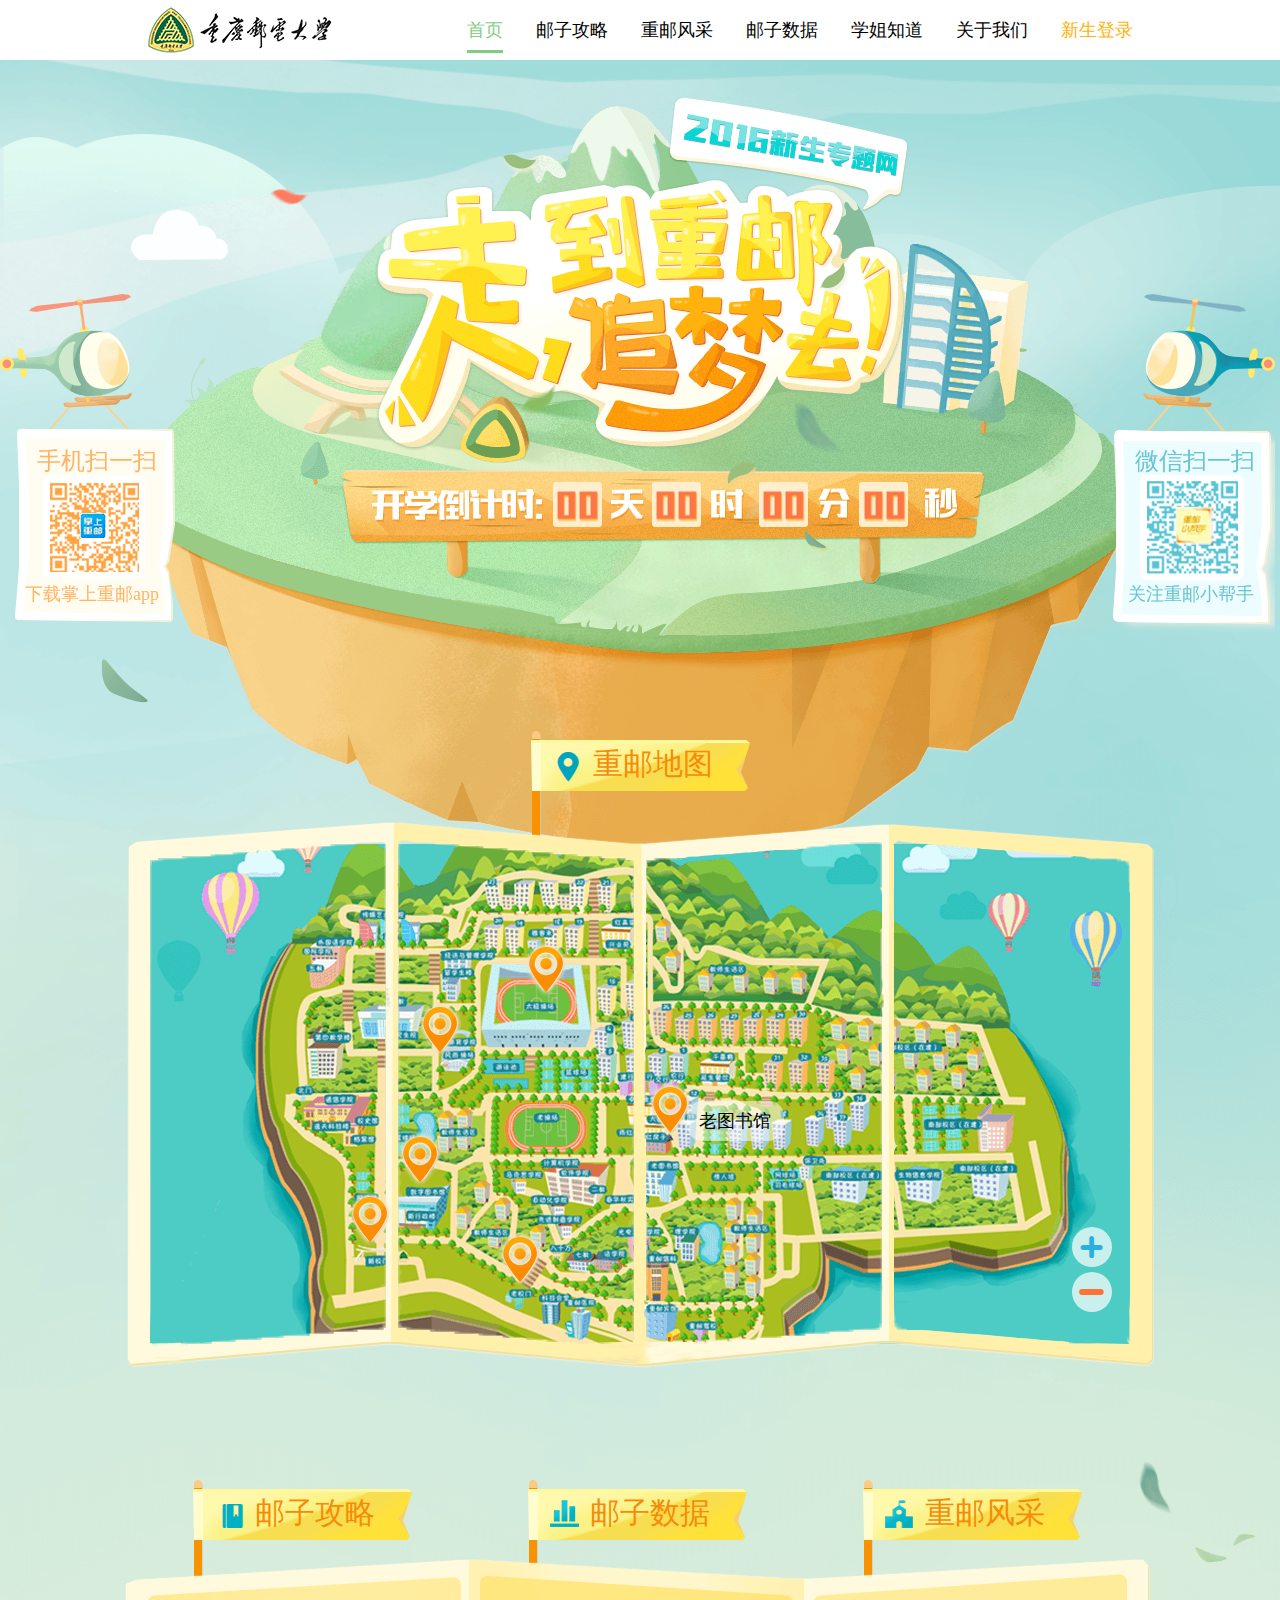
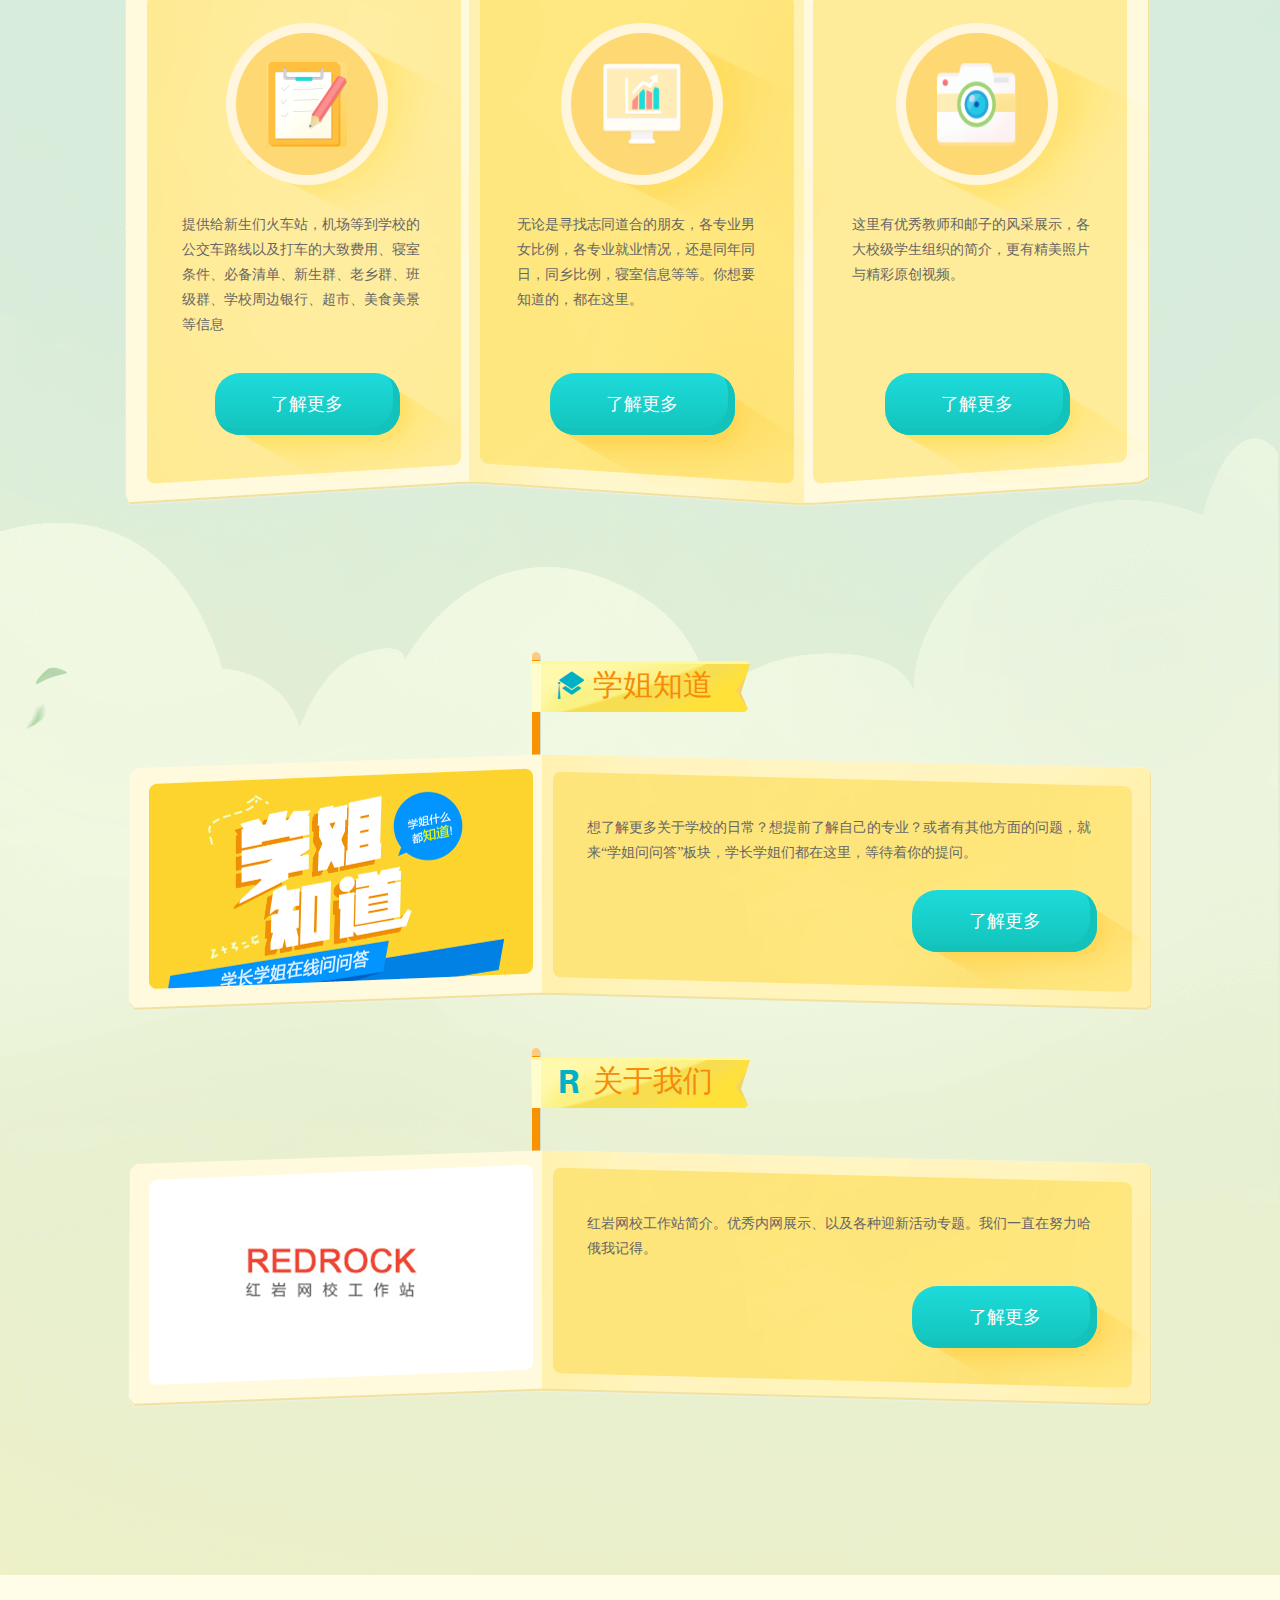
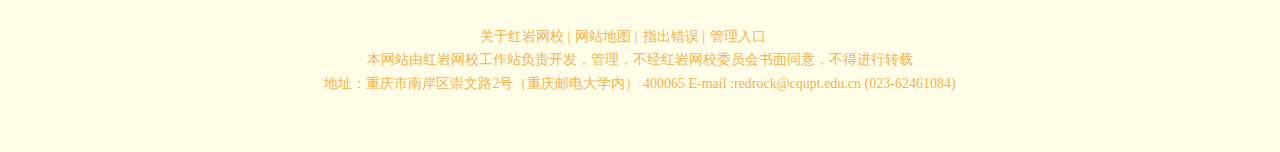
==== html/homePage.html @ b32b60c7 "Merge branch 'master' of https://github.com/muyishuihan/welcomeStudent" ====
<!DOCTYPE html>
<html>
<head>
	<meta charset="UTF-8">
	<title>新生专题网</title>
	<link rel="stylesheet" href="../css/homePage.css">
	<link rel="stylesheet" href="../icon/frist/iconfont.css">
	<link rel="stylesheet" href="../icon/second/iconfont.css">
</head>
<body>
	<div class="background">		<!-- 放大背景图的框 -->
		<img src="../image/background.png" class="bg">		<!-- 大背景图 -->
	</div>

	<div class="nav-bg">		<!-- 导航栏背景 -->
		<div class="nav">		<!-- 导航栏 -->
			<img src="../image/cqupt-img.png" class="cqupt-img"><!-- 重邮校徽 -->
			<img src="../image/cqupt.png" class="cqupt-write"><!-- 重邮文字 -->
			<ul class="nav-bar">					<!-- 跳转到其他界面的导航栏 -->
				<li class="hp">首页</li>
				<li>邮子攻略</li>
				<li>重邮风采</li>
				<li>邮子数据</li>
				<li>学姐知道</li>
				<li>关于我们</li>
				<li class="new-s">新生登录</li>
			</ul>
		</div>
	</div>

	<div class="head">		<!-- 放头版的框 -->
		<img src="../image/head-hill.png" class="head-hill">		<!-- 山的图片 -->
		<img src="../image/head-write.png" class="head-write">		<!-- 走到重邮追梦的图片 -->
		<img src="../image/head-leaf.png" alt="" class="head-leaf">		<!-- 头版中树叶的图片 -->
		<img src="../image/ani.png" alt="" class="ani">	<!-- 移动的树叶 -->
		<ul class="time">
			<li>
				<img src="../image/time.png" alt="" class="day-l">
			</li>
			<li>
				<img src="../image/time.png" alt="" class="day-r">
			</li>
			<li class="hour">
				<img src="../image/time.png" alt="" class="hour-l">
			</li>
			<li>
				<img src="../image/time.png" alt="" class="hour-r">
			</li>
			<li class="min">
				<img src="../image/time.png" alt="" class="min-l">
			</li>
			<li>
				<img src="../image/time.png" alt="" class="min-r">
			</li>
			<li class="sec">
				<img src="../image/time.png" alt="" class="sec-l">
			</li>
			<li>
				<img src="../image/time.png" alt="" class="sec-r">
			</li>
		</ul>
		<img src="../image/leaf.png" class="leaf">		<!-- 大背景中树叶的图片 -->
	</div>

	<div class="fix-l"> 	<!-- 左边的二维码 -->
		<img src="../image/air-l.png" alt="" class="air-l">
		<img src="../image/code-l.png">
		<div class="air-l-write">
			<div class="phone-write">手机扫一扫</div>
			<div class="download">下载掌上重邮app</div>
		</div>
	</div>

	<div class="fix-r">		<!-- 右边的二维码 -->
		<img src="../image/air-r.png" alt="" class="air-r">
		<img src="../image/code-r.png">
		<div class="air-r-write">
			<div class="wx-write">微信扫一扫</div>
			<div class="see">关注重邮小帮手</div>
		</div>
	</div>

	<div class="map"> <!-- 地图 -->
		<div class="title-map">		<!-- 地图的标签 -->
			<img src="../image/title.png">	<!-- 地图标签的图片 -->
			<div class="iconfont-write">	<!-- 放icon和标题文字的框 -->
				<div class="iconfont-pos">&#xe61b;</div>
				<div class="map-write">重邮地图</div>
			</div>
		</div>

		<div class="map-con">		<!-- 放重邮地图的框 -->
			<div class="masking"></div>
			<img src="../image/map-t.png" alt="" class="map-border">
			<div class="map-box-big">
				<img src="../image/big-map.jpg" alt="" class="big-map-cqupt">
				<img src="../image/map.png" alt="" class="map-cqupt">
			</div>
			<div class="big-small">			<!-- 放加减号的框 -->
				<div class="big-c">			<!-- 放加号的框 -->
					<div class="iconfont-big">&#xe622;</div>
				</div>
				<div class="small-c">		<!-- 放减号的框 -->
					<div class="iconfont-small">&#xe6cc;</div>
				</div>
			</div>
			
			<div class="details">		<!-- 点开地点显示详细资料的框 -->
				<div class="close">		<!-- 放关闭的框 -->
					<div class="iconfont-error">&#xe72c;</div>
				</div>

				<div class="datail-c">
					<div class="list" style="left: -465px">
						<img src="../datails/5.jpg" class="datails-p">
						<img src="../datails/oldLib.png" class="datails-p">		<!-- 地点图片 -->
						<img src="../datails/1.jpg" class="datails-p">	
						<img src="../datails/2.jpg" class="datails-p">	
						<img src="../datails/3.jpg" class="datails-p">	
						<img src="../datails/4.jpg" class="datails-p">	
						<img src="../datails/5.jpg" class="datails-p">
						<img src="../datails/oldLib.png" class="datails-p">	
					</div>
					<div class="arrow-l">
						<div class="iconfont-arrowLeft">&#xe6c2;</div>		<!-- 左箭头 -->
					</div>
					<div class="arrow-r">	
						<div class="iconfont-arrowRight">&#xe630;</div>		<!-- 右箭头 -->
					</div>
				</div>

				<div class="datails-name">老图书馆</div>		<!-- 地点的名字 -->
				<div class="datails-write">重庆邮电大学图书馆始建于1950年。现有馆舍20873平方米（含新建的数字图书馆12219平方米）。2002年重庆邮电大学图书馆自动化建设工作被重庆市教委评为优秀馆。</div>		<!-- 地点的文字介绍 -->
			</div>

			<div class="place-name">老图书馆</div>			<!-- 定位地点名称 -->
			<div class="place-position">
				<img src="../image/position.png" alt="" id="old-pos">		<!-- 定位标志 -->
				<img src="../image/position.png" alt="" id="taiJi-pos">		<!-- 定位标志 -->
				<img src="../image/position.png" alt="" id="oldDoor-pos">		<!-- 定位标志 -->
				<img src="../image/position.png" alt="" id="newDoor-pos">		<!-- 定位标志 -->
				<img src="../image/position.png" alt="" id="windRain-pos">		<!-- 定位标志 -->
				<img src="../image/position.png" alt="" id="newLib-pos">		<!-- 定位标志 -->
			</div>
		</div>
	</div>

	<div class="news">
		<img src="../image/news.png" alt="" class="news-p">		<!-- 文案的图 -->
		<div class="news-l"> 
			<div class="book-title">		<!-- 邮子攻略的标题 -->
				<img src="../image/title.png">
				<div class="b-content">
					<div class="iconfont-book">&#xe651;</div>
					<div class="book-t-write">邮子攻略</div>
				</div>
			</div>
			<div class="book-datails">
				<div class="bb-circle">  <!-- 大圆 -->
					<div class="bs-circle">		<!-- 小圆 -->
						<img src="../image/book.png" alt="" class="book-p">		<!-- 书的图 -->
					</div>
				</div>
				<div class="book-write">提供给新生们火车站，机场等到学校的公交车路线以及打车的大致费用、寝室条件、必备清单、新生群、老乡群、班级群、学校周边银行、超市、美食美景等信息</div>
				<div class="know-b">了解更多</div>
			</div>
		</div>
		<div class="news-c">
			<div class="data-title">		<!-- 邮子数据的标题 -->
				<img src="../image/title.png">
				<div class="d-content">
					<img src="../image/data.png" alt="" class="data-t">
					<div class="data-t-write">邮子数据</div>
				</div>
			</div>
			<div class="data-datails">
				<div class="db-circle">  <!-- 大圆 -->
					<div class="ds-circle">		<!-- 小圆 -->
						<img src="../image/computer.png" alt="" class="data-p">		<!-- 电脑的图 -->
					</div>
				</div>
				<div class="data-write">无论是寻找志同道合的朋友，各专业男女比例，各专业就业情况，还是同年同日，同乡比例，寝室信息等等。你想要知道的，都在这里。</div>
				<div class="know-d">了解更多</div>
			</div>
		</div>

		<div class="news-r">
			<div class="house-title">		<!-- 重邮风采的标题 -->
				<img src="../image/title.png">
				<div class="h-content">
					<img src="../image/house.png" alt="" class="house-t">
					<div class="house-t-write">重邮风采</div>
				</div>
			</div>
			<div class="house-datails">
				<div class="hb-circle">  <!-- 大圆 -->
					<div class="hs-circle">		<!-- 小圆 -->
						<img src="../image/camera.png" alt="" class="house-p">		<!-- 电脑的图 -->
					</div>
				</div>
				<div class="house-write">这里有优秀教师和邮子的风采展示，各大校级学生组织的简介，更有精美照片与精彩原创视频。</div>
				<div class="know-h">了解更多</div>
			</div>
		</div>
	</div>

	<div class="student-k">  <!-- 学姐知道 -->
		<div class="stu-t">
			<img src="../image/title.png" class="title-p">
			<div class="s-content">
				<div class="iconfont-know">&#xe8be;</div>
				<div class="stu-write">学姐知道</div>
			</div>
		</div>
		<div class="stu-con">
			<img src="../image/weKnow.png" alt="" class="weKnow">
			<img src="../image/stuKnow.png" alt="" class="stuKnow-p">
			<div class="stu-r">
				<div class="stu-c">想了解更多关于学校的日常？想提前了解自己的专业？或者有其他方面的问题，就来“学姐问问答”板块，学长学姐们都在这里，等待着你的提问。</div>
				<div class="stu-know">了解更多</div>
			</div>
		</div>
	</div>

	<div class="we-k">		<!-- 关于我们 -->
		<div class="we-t">
			<img src="../image/title.png" class="title-p">
			<div class="w-content">
				<div class="iconfont-about">&#xe607;</div>
				<div class="we-write">关于我们</div>
			</div>
		</div>
		<div class="we-con">
			<img src="../image/weKnow.png" alt="" class="weKnow">
			<img src="../image/aboutWe.png" alt="" class="aboutWe-p">
			<div class="we-r">
				<div class="we-c">红岩网校工作站简介。优秀内网展示、以及各种迎新活动专题。我们一直在努力哈俄我记得。</div>
				<div class="we-know">了解更多</div>
			</div>
		</div>
	</div>

	<div class="back">
		<img src="../image/backTop.png" alt="" class="backTop">
		<div class="back-write"></div>
	</div>

	<div class="end">
		<div class="end-con">
			<ul class="aboutSch">
				<li>关于红岩网校 |</li>
				<li>网站地图 |</li>
				<li>指出错误 |</li>
				<li>管理入口</li>
			</ul>
			<div class="exp">本网站由红岩网校工作站负责开发，管理，不经红岩网校委员会书面同意，不得进行转载</div>
			<div class="address">地址：重庆市南岸区崇文路2号（重庆邮电大学内） 400065 E-mail :redrock@cqupt.edu.cn (023-62461084)</div>
		</div>
	</div>
	<script type="text/javascript" src="../js/homePage.js"></script>
</body>
</html>
---- css/homePage.css ----
body {
  margin: 0;
  padding: 0;
  min-width: 1230px;
}
ul {
  margin: 0;
  padding: 0;
}
li {
  list-style: none;
}
a {
  text-decoration: none;
}
.background {
  width: 100%;
  height: 3340px;
  position: absolute;
  top: 0;
  left: 0;
  z-index: -2;
  min-width: 1230px;
}
.bg {
  width: 100%;
  height: 3340px;
}
.nav-bg {
  width: 100%;
  height: 60px;
  background-color: #ffffff;
  min-width: 1230px;
  position: fixed;
  top: 0px;
  z-index: 30;
}
.nav {
  width: 985px;
  height: 60px;
  margin: 0 auto;
}
.cqupt-img {
  float: left;
  width: 46px;
  height: 46px;
  margin-top: 7px;
}
.cqupt-write {
  float: left;
  width: 147px;
  height: 40px;
  margin-top: 10px;
}
.nav-bar {
  float: right;
  height: 60px;
  line-height: 60px;
}
.nav-bar li {
  float: left;
  margin-left: 33px;
  font-family: "Microsoft YaHei";
  font-size: 18px;
  font-weight: 500;
  cursor: pointer;
  transition-duration: 0.7s;
}
.nav-bar li:hover {
  transform: rotate(10deg);
}
.hp {
  height: 50px;
  color: #82cb83;
  border-bottom: solid 3px #82cb83;
}
.new-s {
  color: #ffb208;
}
.head {
  width: 1019px;
  height: 789px;
  position: relative;
  margin: 0 auto;
  margin-top: 60px;
}
.head-hill {
  margin-top: 46px;
}
.head-write {
  position: absolute;
  top: 37px;
  left: 50%;
  margin-left: -266px;
}
.head-leaf {
  position: absolute;
  top: 94px;
  left: 50%;
  margin-left: -370px;
}
.ani {
  position: absolute;
  top: 150px;
  left: 0px;
  animation: ani_leaf 5s infinite;
  animation-direction: alternate;
  animation-timing-function: linear;
}
@keyframes ani_leaf {
  0% {
    top: 150px;
    left: -100px;
  }
}
.time {
  position: absolute;
  top: 431px;
  left: 50%;
  margin-left: -84px;
}
.time li {
  float: left;
  width: 22px;
  height: 36px;
  overflow: hidden;
  position: relative;
}
.time li img {
  width: 22px;
  height: 360px;
  position: absolute;
  top: 0;
  transition: top 0.5s;
  transition-timing-function: linear;
}
.hour {
  margin-left: 55px;
}
.min {
  margin-left: 63px;
}
.sec {
  margin-left: 57px;
}
.leaf {
  width: 1230px;
  position: absolute;
  top: 341px;
  left: 50%;
  margin-left: -615px;
  z-index: 1;
}
.fix-l {
  width: 162px;
  height: 332px;
  position: fixed;
  top: 50%;
  left: 15px;
  margin-top: -166px;
  z-index: 4;
  animation: airL 2s infinite;
  animation-iteration-count: 1;
  opacity: 1;
  transition: opacity 1s;
}
@keyframes airL {
  from {
    left: -200px;
  }
}
.airL-dis {
  animation: air_d 2s infinite;
  animation-iteration-count: 1;
  opacity: 0;
}
@keyframes air_d {
  from {
    opacity: 1;
  }
}
.air-l {
  position: relative;
  left: -15px;
  top: 10px;
}
.air-l-write {
  width: 143px;
  height: 171px;
  position: absolute;
  bottom: 0;
  left: 10px;
  color: #ffb464;
  font-family: "Microsoft YaHei";
}
.phone-write {
  font-size: 24px;
  text-align: center;
}
.download {
  position: absolute;
  bottom: 10px;
  font-size: 18px;
}
.fix-r {
  width: 162px;
  height: 332px;
  position: fixed;
  top: 50%;
  right: 5px;
  margin-top: -166px;
  z-index: 4;
  animation: airR 2s infinite;
  animation-iteration-count: 1;
  opacity: 1;
  transition: opacity 1s;
}
@keyframes airR {
  from {
    right: -200px;
  }
}
.airR-dis {
  animation: air_d 2s infinite;
  animation-iteration-count: 1;
  opacity: 0;
}
.air-r {
  position: relative;
  right: -30px;
  top: 10px;
}
.air-r-write {
  width: 143px;
  height: 171px;
  position: absolute;
  bottom: 0;
  left: 10px;
  font-family: "Microsoft YaHei";
  color: #66c5d3;
}
.wx-write {
  font-size: 24px;
  text-align: center;
}
.see {
  position: absolute;
  bottom: 10px;
  font-size: 18px;
  left: 5px;
}
.map {
  width: 1031px;
  height: 631px;
  margin: 0 auto;
  position: relative;
  top: -138px;
}
.title-map {
  width: 219px;
  height: 110px;
  position: relative;
  margin: 0 auto;
  top: 20px;
}
.iconfont-write {
  width: 160px;
  height: 52px;
  line-height: 52px;
  position: absolute;
  top: 7px;
  left: 22px;
}
.map-write {
  font-size: 30px;
  color: #f78b08;
  font-family: "Microsoft YaHei";
  float: right;
}
.map-con {
  width: 1027px;
  height: 547px;
  position: relative;
  margin: 0 auto;
}
.masking {
  width: 980px;
  height: 500px;
  position: absolute;
  top: 50%;
  margin-top: -251px;
  left: 50%;
  margin-left: -490px;
  z-index: 3;
  cursor: default;
  -moz-user-select: none;
  -webkit-user-select: none;
  -ms-user-select: none;
  -khtml-user-select: none;
  user-select: none;
}
.masking:active {
  cursor: default;
  -moz-user-select: none;
  -webkit-user-select: none;
  -ms-user-select: none;
  -khtml-user-select: none;
  user-select: none;
}
.map-border {
  position: absolute;
  z-index: 1;
}
.map-box-big {
  width: 980px;
  height: 500px;
  overflow: hidden;
  position: absolute;
  top: 50%;
  margin-top: -251px;
  left: 50%;
  margin-left: -490px;
  z-index: -1;
}
.map-cqupt {
  position: absolute;
  top: -65px;
  left: -15px;
  opacity: 1;
  transition: opacity 2s;
}
.big-map-cqupt {
  position: absolute;
  top: 0px;
  opacity: 0;
  transition: opacity 2s;
  max-width: 3518px;
  max-height: 2351px;
}
.big-small {
  width: 40px;
  height: 85px;
  position: absolute;
  right: 42px;
  bottom: 56px;
  z-index: 4;
}
.big-c {
  width: 40px;
  height: 40px;
  line-height: 36px;
  text-align: center;
  border-radius: 20px;
  background-color: rgba(255, 255, 255, 0.7);
  cursor: pointer;
}
.small-c {
  width: 40px;
  height: 40px;
  line-height: 36px;
  text-align: center;
  border-radius: 20px;
  background-color: rgba(255, 255, 255, 0.7);
  cursor: pointer;
  margin-top: 5px;
}
.details {
  width: 520px;
  height: 360px;
  position: absolute;
  top: 89px;
  left: 50%;
  margin-left: -260px;
  z-index: 5;
  background-color: #fffef1;
  border-radius: 10px;
  font-family: "Microsoft YaHei";
  display: none;
}
.close {
  width: 45px;
  height: 45px;
  line-height: 45px;
  text-align: center;
  border-radius: 22px;
  background-color: #ffec96;
  cursor: pointer;
  position: absolute;
  right: -20px;
  top: -20px;
  z-index: 5;
}
.datail-c {
  width: 465px;
  height: 190px;
  margin: 0 auto;
  margin-top: 26px;
  position: relative;
  overflow: hidden;
}
.list {
  width: 3720px;
  height: 190px;
  position: absolute;
}
.datails-p {
  float: left;
  width: 465px;
  height: 190px;
}
.arrow-l {
  width: 50px;
  height: 60px;
  background-color: rgba(0, 0, 0, 0.5);
  line-height: 60px;
  text-align: center;
  position: absolute;
  top: 50%;
  margin-top: -30px;
  left: 0;
  cursor: pointer;
}
.arrow-r {
  width: 50px;
  height: 60px;
  background-color: rgba(0, 0, 0, 0.5);
  line-height: 60px;
  text-align: center;
  position: absolute;
  top: 50%;
  margin-top: -30px;
  right: 0;
  cursor: pointer;
}
.datails-name {
  font-size: 18px;
  height: 45px;
  line-height: 45px;
  width: 465px;
  margin: 0 auto;
  text-align: center;
  margin-top: 6px;
  cursor: pointer;
}
.datails-write {
  font-size: 12px;
  height: 71px;
  line-height: 20px;
  width: 465px;
  margin: 0 auto;
  color: #666666;
}
.place-name {
  width: 97px;
  height: 40px;
  border-radius: 15px;
  background-color: rgba(255, 255, 255, 0.5);
  line-height: 40px;
  text-align: center;
  font-size: 18px;
  font-family: "Microsoft YaHei";
  position: absolute;
  top: 280px;
  left: 560px;
  cursor: default;
  z-index: 4;
  transition: top 1s, left 1s;
  -moz-user-select: none;
  -webkit-user-select: none;
  -ms-user-select: none;
  -khtml-user-select: none;
  user-select: none;
}
.place-position img {
  z-index: 4;
}
#old-pos {
  position: absolute;
  top: 260px;
  left: 520px;
  cursor: pointer;
}
#taiJi-pos {
  position: absolute;
  top: 120px;
  left: 396px;
  cursor: pointer;
}
#oldDoor-pos {
  position: absolute;
  top: 410px;
  left: 370px;
  cursor: pointer;
}
#newDoor-pos {
  position: absolute;
  top: 370px;
  left: 220px;
  cursor: pointer;
}
#windRain-pos {
  position: absolute;
  top: 180px;
  left: 290px;
  cursor: pointer;
}
#newLib-pos {
  position: absolute;
  top: 310px;
  left: 270px;
  cursor: pointer;
}
.news {
  width: 1031px;
  height: 627px;
  margin: 0 auto;
  position: relative;
}
.news-p {
  position: absolute;
  bottom: 0;
  z-index: 1;
}
.news-l {
  width: 335px;
  height: 627px;
  float: left;
  position: relative;
  margin-left: 10px;
}
.book-title {
  width: 219px;
  height: 110px;
  position: relative;
  margin: 0 auto;
}
.b-content {
  width: 160px;
  height: 52px;
  line-height: 52px;
  position: absolute;
  top: 7px;
  left: 22px;
}
.book-t-write {
  font-size: 30px;
  color: #f78b08;
  font-family: "Microsoft YaHei";
  float: right;
}
.book-datails {
  width: 250px;
  height: 435px;
  position: absolute;
  z-index: 2;
  left: 50%;
  margin-left: -120px;
}
.bb-circle {
  width: 162px;
  height: 162px;
  margin: 0 auto;
  border-radius: 81px;
  background-color: #fff6dd;
  position: relative;
  top: 33px;
}
.bs-circle {
  width: 142px;
  height: 142px;
  border-radius: 71px;
  background-color: #fdd873;
  position: absolute;
  left: 50%;
  top: 50%;
  margin-left: -71px;
  margin-top: -71px;
}
.book-p {
  width: 80px;
  height: 85px;
  display: block;
  margin: 0 auto;
  position: absolute;
  left: 50%;
  top: 50%;
  margin-left: -40px;
  margin-top: -42px;
}
.book-datails:hover .book-p,
.house-datails:hover .house-p,
.data-datails:hover .data-p {
  animation: swing 0.5s infinite;
  animation-iteration-count: 1;
}
@keyframes swing {
  25% {
    transform: rotate(10deg);
  }
  50% {
    transform: rotate(-10deg);
  }
  70% {
    transform: rotate(10deg);
  }
}
.book-write {
  width: 250px;
  height: 126px;
  margin: 0 auto;
  margin-top: 60px;
  font-family: "Microsoft YaHei";
  font-size: 14px;
  line-height: 25px;
  color: #666666;
}
.know-b {
  width: 185px;
  height: 62px;
  margin: 0 auto;
  margin-top: 35px;
  color: #fff;
  line-height: 62px;
  text-align: center;
  font-size: 18px;
  font-family: "Microsoft YaHei";
  border-radius: 25px;
  cursor: pointer;
  background: linear-gradient(#1ddbda, #13c3bb);
  box-shadow: -7px -7px #13c3bb inset;
  -moz-user-select: none;
  -webkit-user-select: none;
  -ms-user-select: none;
  -khtml-user-select: none;
  user-select: none;
}
.know-b:hover,
.know-d:hover,
.know-h:hover {
  background: linear-gradient(#13c3bb, #1ddbda);
  animation: updown 0.4s ;
  animation-count: 1;
}
@keyframes updown {
  33% {
    margin-top: 30px;
  }
  66% {
    margin-top: 40px;
  }
}
.know-b:active,
.know-d:active,
.know-h:active {
  background: linear-gradient(#1ddbda, #13c3bb);
}
.news-c {
  width: 335px;
  height: 627px;
  float: left;
  position: relative;
  margin-left: 10px;
  margin-left: 0;
}
.data-title {
  width: 219px;
  height: 110px;
  position: relative;
  margin: 0 auto;
}
.d-content {
  width: 160px;
  height: 52px;
  line-height: 52px;
  position: absolute;
  top: 7px;
  left: 22px;
}
.data-t {
  float: left;
  margin-top: 13px;
}
.data-t-write {
  font-size: 30px;
  color: #f78b08;
  font-family: "Microsoft YaHei";
  float: right;
}
.data-datails {
  width: 250px;
  height: 435px;
  position: absolute;
  z-index: 2;
  left: 50%;
  margin-left: -120px;
}
.db-circle {
  width: 162px;
  height: 162px;
  margin: 0 auto;
  border-radius: 81px;
  background-color: #fff6dd;
  position: relative;
  top: 33px;
}
.ds-circle {
  width: 142px;
  height: 142px;
  border-radius: 71px;
  background-color: #fdd873;
  position: absolute;
  left: 50%;
  top: 50%;
  margin-left: -71px;
  margin-top: -71px;
}
.data-p {
  width: 80px;
  height: 85px;
  display: block;
  margin: 0 auto;
  position: absolute;
  left: 50%;
  top: 50%;
  margin-left: -40px;
  margin-top: -42px;
}
.data-write {
  width: 250px;
  height: 126px;
  margin: 0 auto;
  margin-top: 60px;
  font-family: "Microsoft YaHei";
  font-size: 14px;
  line-height: 25px;
  color: #666666;
}
.know-d {
  width: 185px;
  height: 62px;
  margin: 0 auto;
  margin-top: 35px;
  color: #fff;
  line-height: 62px;
  text-align: center;
  font-size: 18px;
  font-family: "Microsoft YaHei";
  border-radius: 25px;
  cursor: pointer;
  background: linear-gradient(#1ddbda, #13c3bb);
  box-shadow: -7px -7px #13c3bb inset;
  -moz-user-select: none;
  -webkit-user-select: none;
  -ms-user-select: none;
  -khtml-user-select: none;
  user-select: none;
}
.news-r {
  width: 335px;
  height: 627px;
  float: left;
  position: relative;
  margin-left: 10px;
  margin-left: 0;
}
.house-title {
  width: 219px;
  height: 110px;
  position: relative;
  margin: 0 auto;
}
.h-content {
  width: 160px;
  height: 52px;
  line-height: 52px;
  position: absolute;
  top: 7px;
  left: 22px;
}
.house-t {
  float: left;
  margin-top: 13px;
}
.house-t-write {
  font-size: 30px;
  color: #f78b08;
  font-family: "Microsoft YaHei";
  float: right;
}
.house-datails {
  width: 250px;
  height: 435px;
  position: absolute;
  z-index: 2;
  left: 50%;
  margin-left: -120px;
}
.hb-circle {
  width: 162px;
  height: 162px;
  margin: 0 auto;
  border-radius: 81px;
  background-color: #fff6dd;
  position: relative;
  top: 33px;
}
.hs-circle {
  width: 142px;
  height: 142px;
  border-radius: 71px;
  background-color: #fdd873;
  position: absolute;
  left: 50%;
  top: 50%;
  margin-left: -71px;
  margin-top: -71px;
}
.house-p {
  width: 80px;
  height: 85px;
  display: block;
  margin: 0 auto;
  position: absolute;
  left: 50%;
  top: 50%;
  margin-left: -40px;
  margin-top: -42px;
}
.house-write {
  width: 250px;
  height: 126px;
  margin: 0 auto;
  margin-top: 60px;
  font-family: "Microsoft YaHei";
  font-size: 14px;
  line-height: 25px;
  color: #666666;
}
.know-h {
  width: 185px;
  height: 62px;
  margin: 0 auto;
  margin-top: 35px;
  color: #fff;
  line-height: 62px;
  text-align: center;
  font-size: 18px;
  font-family: "Microsoft YaHei";
  border-radius: 25px;
  cursor: pointer;
  background: linear-gradient(#1ddbda, #13c3bb);
  box-shadow: -7px -7px #13c3bb inset;
  -moz-user-select: none;
  -webkit-user-select: none;
  -ms-user-select: none;
  -khtml-user-select: none;
  user-select: none;
}
.student-k {
  width: 1024px;
  height: 365px;
  margin: 0 auto;
  margin-top: 135px;
}
.stu-t {
  width: 219px;
  height: 110px;
  position: relative;
  margin: 0 auto;
  top: 10px;
}
.title-p {
  position: absolute;
  z-index: -2;
}
.s-content {
  width: 160px;
  height: 52px;
  line-height: 52px;
  position: absolute;
  top: 7px;
  left: 22px;
}
.stu-write {
  font-size: 30px;
  color: #f78b08;
  font-family: "Microsoft YaHei";
  float: right;
}
.stu-con {
  width: 1024px;
  height: 260px;
  position: relative;
}
.weKnow {
  position: absolute;
  bottom: 0;
  z-index: -1;
}
.stuKnow-p {
  float: left;
  margin-top: 16px;
  margin-left: 21px;
}
.stu-r {
  float: right;
  width: 510px;
  height: 137px;
  margin-right: 55px;
  margin-top: 63px;
}
.stu-c {
  width: 510px;
  height: 58px;
  line-height: 25px;
  font-family: "Microsoft YaHei";
  font-size: 14px;
  color: #666666;
}
.stu-know {
  width: 185px;
  height: 62px;
  color: #fff;
  line-height: 62px;
  text-align: center;
  font-size: 18px;
  font-family: "Microsoft YaHei";
  border-radius: 25px;
  float: right;
  margin-top: 17px;
  cursor: pointer;
  background: linear-gradient(#1ddbda, #13c3bb);
  box-shadow: -7px -7px #13c3bb inset;
  -moz-user-select: none;
  -webkit-user-select: none;
  -ms-user-select: none;
  -khtml-user-select: none;
  user-select: none;
}
.stu-know:hover,
.we-know:hover {
  background: linear-gradient(#13c3bb, #1ddbda);
  animation: topbottom 0.4s;
}
@keyframes topbottom {
  33% {
    margin-top: 12px;
  }
  66% {
    margin-top: 23px;
  }
}
.stu-know:active,
.we-know:active {
  background: linear-gradient(#1ddbda, #13c3bb);
}
.we-k {
  width: 1024px;
  height: 365px;
  margin: 0 auto;
  margin-top: 135px;
  margin-top: 31px;
}
.we-t {
  width: 219px;
  height: 110px;
  position: relative;
  margin: 0 auto;
  top: 10px;
}
.w-content {
  width: 160px;
  height: 52px;
  line-height: 52px;
  position: absolute;
  top: 7px;
  left: 22px;
}
.we-write {
  font-size: 30px;
  color: #f78b08;
  font-family: "Microsoft YaHei";
  float: right;
}
.we-con {
  width: 1024px;
  height: 260px;
  position: relative;
}
.aboutWe-p {
  float: left;
  margin-top: 16px;
  margin-left: 21px;
}
.we-r {
  float: right;
  width: 510px;
  height: 137px;
  margin-right: 55px;
  margin-top: 63px;
}
.we-c {
  width: 510px;
  height: 58px;
  line-height: 25px;
  font-family: "Microsoft YaHei";
  font-size: 14px;
  color: #666666;
}
.we-know {
  width: 185px;
  height: 62px;
  color: #fff;
  line-height: 62px;
  text-align: center;
  font-size: 18px;
  font-family: "Microsoft YaHei";
  border-radius: 25px;
  float: right;
  margin-top: 17px;
  cursor: pointer;
  background: linear-gradient(#1ddbda, #13c3bb);
  box-shadow: -7px -7px #13c3bb inset;
  -moz-user-select: none;
  -webkit-user-select: none;
  -ms-user-select: none;
  -khtml-user-select: none;
  user-select: none;
}
.back {
  width: 114px;
  height: 112px;
  position: fixed;
  right: 10px;
  bottom: 30px;
  z-index: 10;
  opacity: 0;
  transition: opacity 1s;
  cursor: pointer;
}
.backTop {
  position: absolute;
  z-index: -1;
}
.back-write {
  width: 114px;
  height: 112px;
}
.end {
  clear: both;
  width: 100%;
  height: 177px;
  background-color: #fffde7;
  font-family: "Microsoft YaHei";
  position: relative;
  top: 172px;
}
.end-con {
  width: 730px;
  height: 79px;
  margin: 0 auto;
  padding-top: 50px;
  font-size: 14px;
  color: #efb352;
  line-height: 1.714;
}
.aboutSch {
  width: 330px;
  height: 23px;
  line-height: 23px;
  margin: 0 auto;
}
.aboutSch li {
  float: left;
  height: 20px;
  padding-left: 5px;
  cursor: pointer;
}
.exp {
  text-align: center;
}
.address {
  text-align: center;
}
---- icon/frist/iconfont.css ----
@font-face {font-family: "iconfont";
  src: url('iconfont.eot?t=1470068804'); /* IE9*/
  src: url('iconfont.eot?t=1470068804#iefix') format('embedded-opentype'), /* IE6-IE8 */
  url('iconfont.woff?t=1470068804') format('woff'), /* chrome, firefox */
  url('iconfont.ttf?t=1470068804') format('truetype'), /* chrome, firefox, opera, Safari, Android, iOS 4.2+*/
  url('iconfont.svg?t=1470068804#iconfont') format('svg'); /* iOS 4.1- */
}

.iconfont {
  font-family:"iconfont" !important;
  font-size:16px;
  font-style:normal;
  -webkit-font-smoothing: antialiased;
  -webkit-text-stroke-width: 0.2px;
  -moz-osx-font-smoothing: grayscale;
}
.icon-r:before { content: "\e607"; }
.icon-xueshimaosolid:before { content: "\e8be"; }
.icon-shuqian:before { content: "\e651"; }
.icon-shuqian1:before { content: "\34a6"; }
.icon-zhuzhuangtu:before { content: "\e664"; }
.icon-jiahao:before { content: "\e66b"; }
.icon-jiahao1:before { content: "\e69a"; }
.icon-jiahao2:before { content: "\e622"; }
.icon-jianhao:before { content: "\e613"; }
.icon-jianhao1:before { content: "\e6cc"; }
.icon-dingwei:before { content: "\e61b"; }
.icon-location_fill:before { content: "\e68b"; }

.iconfont-pos {
  font-family:"iconfont" !important;
  font-size:16px;
  font-style:normal;
  -webkit-font-smoothing: antialiased;
  -webkit-text-stroke-width: 0.2px;
  -moz-osx-font-smoothing: grayscale;

  float: left;
  font-size: 30px;
  color: #00a4be;
}
.iconfont-big{
  font-family:"iconfont" !important;
  font-size:16px;
  font-style:normal;
  -webkit-font-smoothing: antialiased;
  -webkit-text-stroke-width: 0.2px;
  -moz-osx-font-smoothing: grayscale;

  font-size: 25px;
  color: #2ab0e0;
}
.iconfont-small{
  font-family:"iconfont" !important;
  font-size:16px;
  font-style:normal;
  -webkit-font-smoothing: antialiased;
  -webkit-text-stroke-width: 0.2px;
  -moz-osx-font-smoothing: grayscale;

  font-size: 25px;
  color: #fd7337;
}
.iconfont-book{
  font-family:"iconfont" !important;
  font-size:16px;
  font-style:normal;
  -webkit-font-smoothing: antialiased;
  -webkit-text-stroke-width: 0.2px;
  -moz-osx-font-smoothing: grayscale;

  float: left;
  font-size: 35px;
  color: #00b1c6
}
.iconfont-know{
  font-family:"iconfont" !important;
  font-size:16px;
  font-style:normal;
  -webkit-font-smoothing: antialiased;
  -webkit-text-stroke-width: 0.2px;
  -moz-osx-font-smoothing: grayscale;

  float: left;
  font-size: 35px;
  color: #00b1c6
}
.iconfont-about{
  font-family:"iconfont" !important;
  font-size:16px;
  font-style:normal;
  -webkit-font-smoothing: antialiased;
  -webkit-text-stroke-width: 0.2px;
  -moz-osx-font-smoothing: grayscale;

  float: left;
  font-size: 35px;
  color: #00b1c6
}
---- icon/second/iconfont.css ----
@font-face {font-family: "iconfont";
  src: url('iconfont.eot?t=1470120929'); /* IE9*/
  src: url('iconfont.eot?t=1470120929#iefix') format('embedded-opentype'), /* IE6-IE8 */
  url('iconfont.woff?t=1470120929') format('woff'), /* chrome, firefox */
  url('iconfont.ttf?t=1470120929') format('truetype'), /* chrome, firefox, opera, Safari, Android, iOS 4.2+*/
  url('iconfont.svg?t=1470120929#iconfont') format('svg'); /* iOS 4.1- */
}

.iconfont {
  font-family:"iconfont" !important;
  font-size:16px;
  font-style:normal;
  -webkit-font-smoothing: antialiased;
  -webkit-text-stroke-width: 0.2px;
  -moz-osx-font-smoothing: grayscale;
}
.icon-cuowu:before { content: "\e72c"; }
.icon-arrow-left:before { content: "\e645"; }
.icon-zuojiantou:before { content: "\e6c2"; }
.icon-youjiantou:before { content: "\e698"; }
.icon-youjiantou1:before { content: "\e630"; }
.icon-cuowu1:before { content: "\e603"; }


.iconfont-error {
  font-family:"iconfont" !important;
  font-size:16px;
  font-style:normal;
  -webkit-font-smoothing: antialiased;
  -webkit-text-stroke-width: 0.2px;
  -moz-osx-font-smoothing: grayscale;

  color: #f88206;
  font-size: 30px;
}
.iconfont-arrowLeft {
  font-family:"iconfont" !important;
  font-size:16px;
  font-style:normal;
  -webkit-font-smoothing: antialiased;
  -webkit-text-stroke-width: 0.2px;
  -moz-osx-font-smoothing: grayscale;

  font-size: 30px;
  color: #fff;
}
.iconfont-arrowRight {
  font-family:"iconfont" !important;
  font-size:16px;
  font-style:normal;
  -webkit-font-smoothing: antialiased;
  -webkit-text-stroke-width: 0.2px;
  -moz-osx-font-smoothing: grayscale;

  font-size: 30px;
  color: #fff;
}
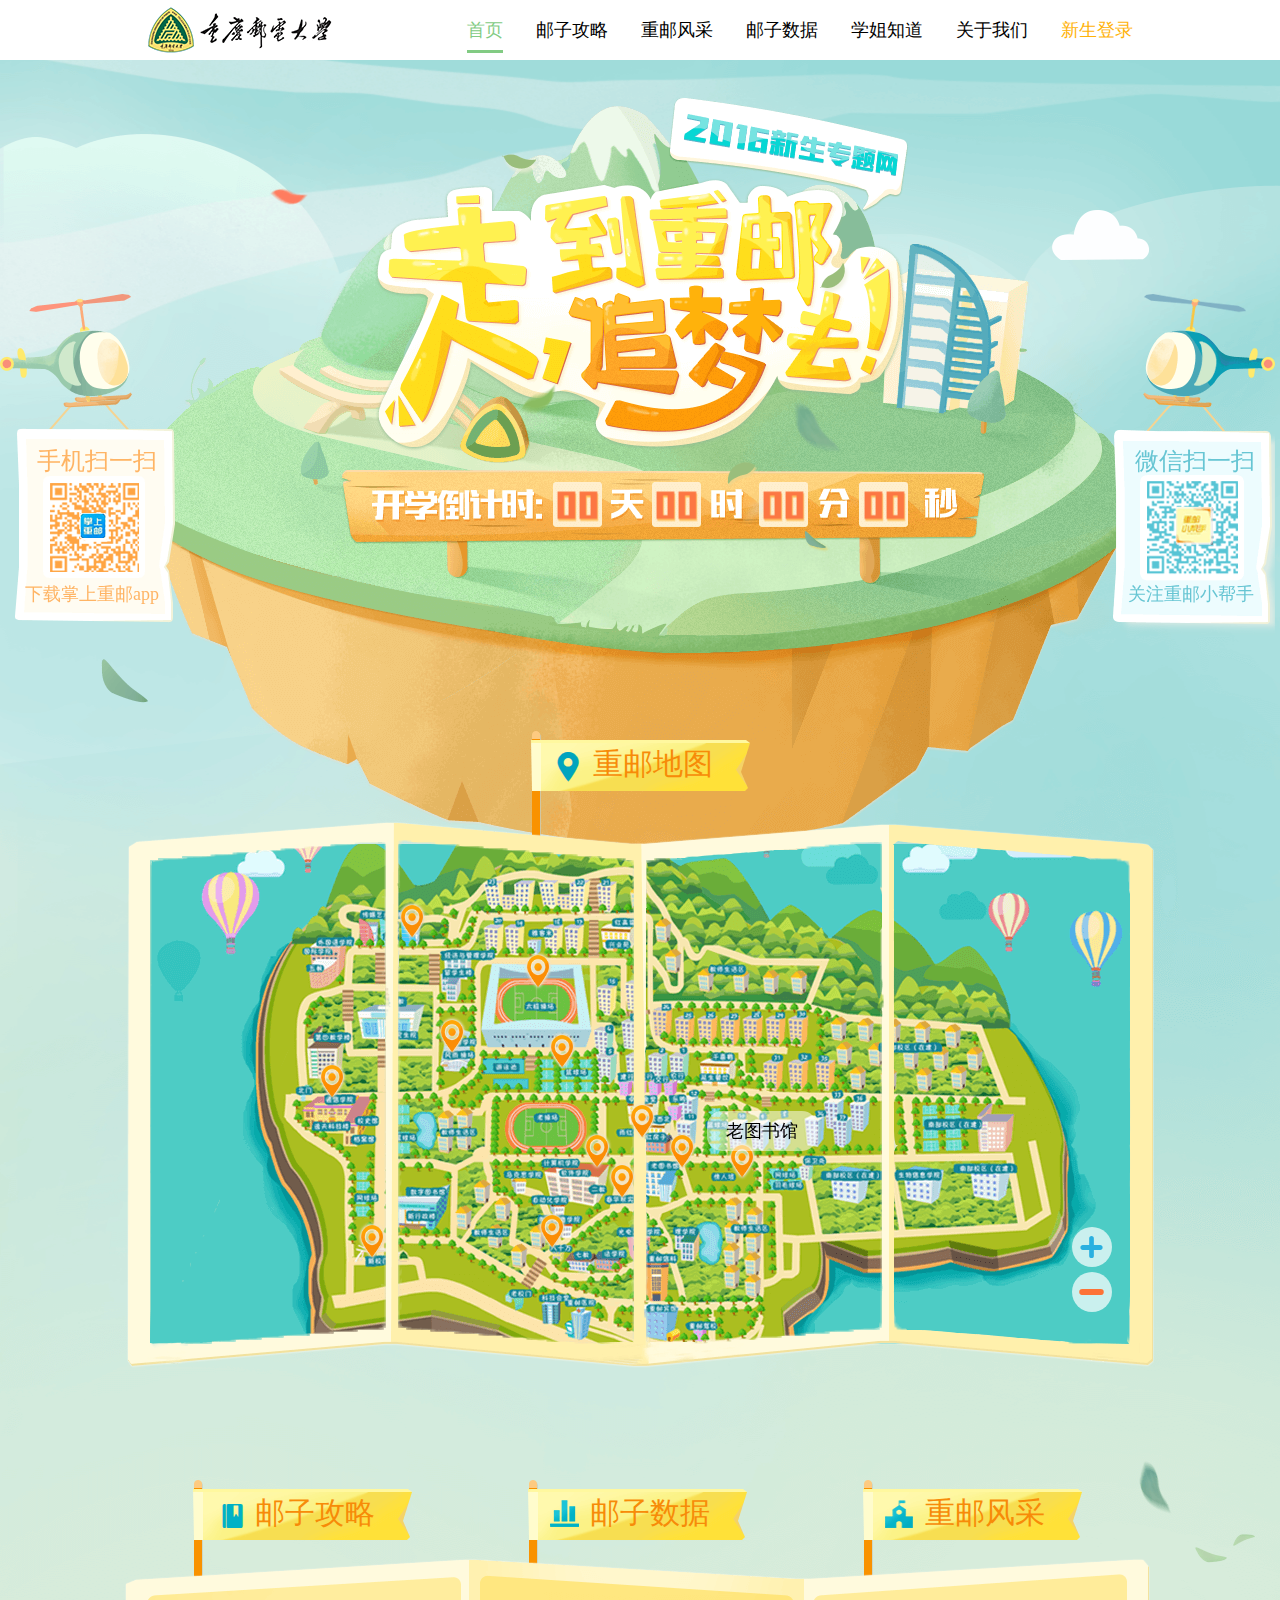
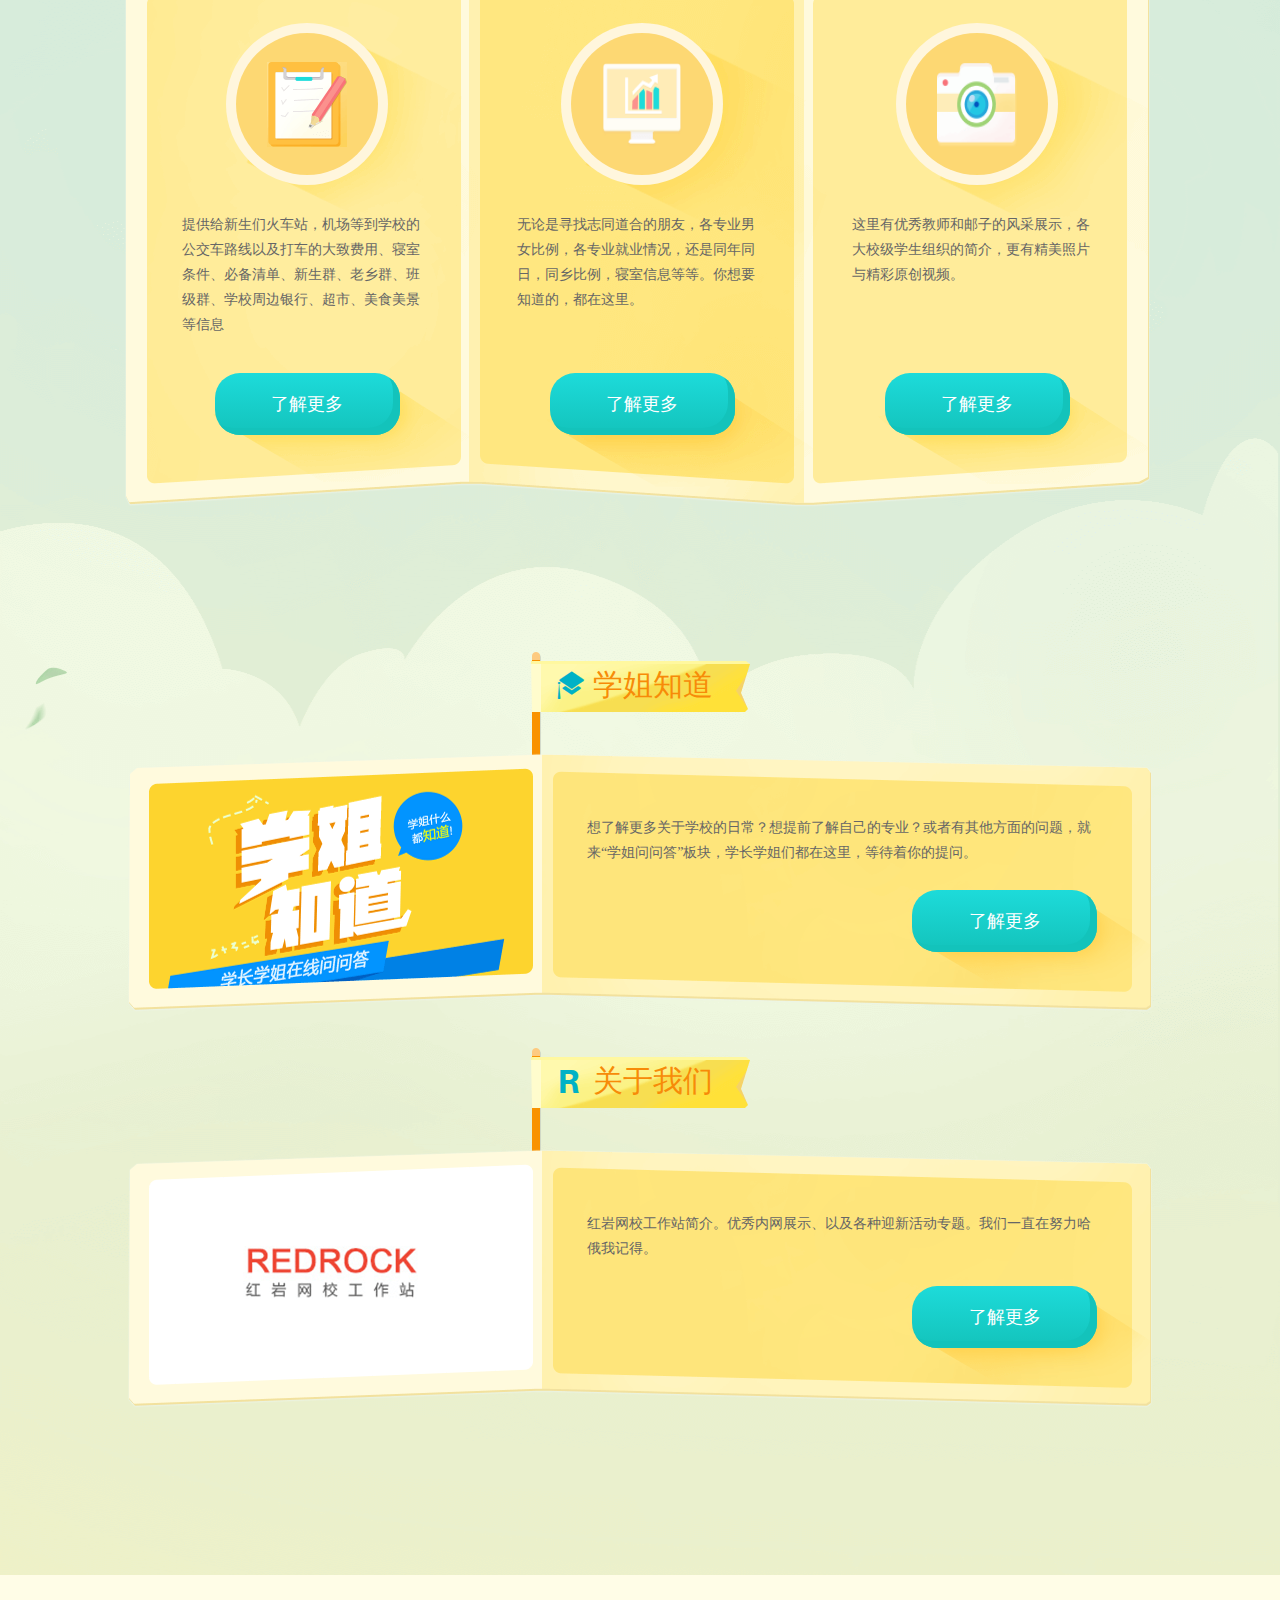
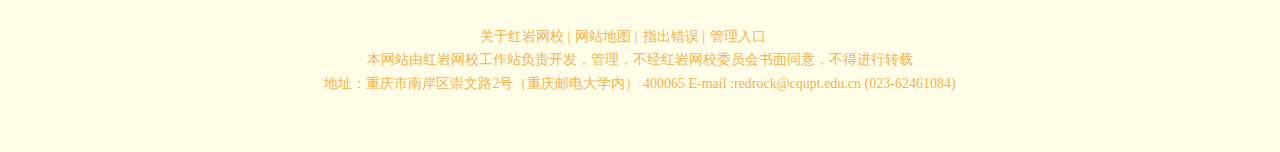
==== commit 74760ada: "way css beautiful" ====
--- a/html/homePage.html
+++ b/html/homePage.html
@@ -112,14 +112,21 @@
 
 				<div class="datail-c">
 					<div class="list" style="left: -465px">
-						<img src="../datails/5.jpg" class="datails-p">
-						<img src="../datails/oldLib.png" class="datails-p">		<!-- 地点图片 -->
-						<img src="../datails/1.jpg" class="datails-p">	
-						<img src="../datails/2.jpg" class="datails-p">	
-						<img src="../datails/3.jpg" class="datails-p">	
-						<img src="../datails/4.jpg" class="datails-p">	
-						<img src="../datails/5.jpg" class="datails-p">
-						<img src="../datails/oldLib.png" class="datails-p">	
+						<img src="../datails/houseBuilding.jpg" class="datails-p">
+						<img src="../datails/oldLib.jpg" class="datails-p">		<!-- 地点图片 -->
+						<img src="../datails/taiJi.jpg" class="datails-p">	
+						<img src="../datails/eightWc.jpg" class="datails-p">	
+						<img src="../datails/newDoor.jpg" class="datails-p">	
+						<img src="../datails/windRain.jpg" class="datails-p">	
+						<img src="../datails/eightBuilding.jpg" class="datails-p">
+						<img src="../datails/spring.jpg" class="datails-p">
+						<img src="../datails/twoBuilding.jpg" class="datails-p">
+						<img src="../datails/redBuilding.jpg" class="datails-p">
+						<img src="../datails/love.jpg" class="datails-p">
+						<img src="../datails/basketball.jpg" class="datails-p">
+						<img src="../datails/shineford.jpg" class="datails-p">
+						<img src="../datails/houseBuilding.jpg" class="datails-p">
+						<img src="../datails/oldLib.jpg" class="datails-p">	
 					</div>
 					<div class="arrow-l">
 						<div class="iconfont-arrowLeft">&#xe6c2;</div>		<!-- 左箭头 -->
@@ -135,12 +142,19 @@
 
 			<div class="place-name">老图书馆</div>			<!-- 定位地点名称 -->
 			<div class="place-position">
-				<img src="../image/position.png" alt="" id="old-pos">		<!-- 定位标志 -->
-				<img src="../image/position.png" alt="" id="taiJi-pos">		<!-- 定位标志 -->
-				<img src="../image/position.png" alt="" id="oldDoor-pos">		<!-- 定位标志 -->
-				<img src="../image/position.png" alt="" id="newDoor-pos">		<!-- 定位标志 -->
-				<img src="../image/position.png" alt="" id="windRain-pos">		<!-- 定位标志 -->
-				<img src="../image/position.png" alt="" id="newLib-pos">		<!-- 定位标志 -->
+				<img src="../image/position.png" alt="1" id="old-pos">		<!-- 定位标志 -->
+				<img src="../image/position.png" alt="2" id="taiJi-pos">		<!-- 定位标志 -->
+				<img src="../image/position.png" alt="3" id="eightyWc-pos">		<!-- 定位标志 -->
+				<img src="../image/position.png" alt="4" id="newDoor-pos">		<!-- 定位标志 -->
+				<img src="../image/position.png" alt="5" id="windRain-pos">		<!-- 定位标志 -->
+				<img src="../image/position.png" alt="6" id="eightBuilding-pos">		<!-- 定位标志 -->
+				<img src="../image/position.png" alt="7" id="spring-pos">		<!-- 定位标志 -->
+				<img src="../image/position.png" alt="8" id="twoBuilding-pos">		<!-- 定位标志 -->
+				<img src="../image/position.png" alt="9" id="redBuilding-pos">		<!-- 定位标志 -->
+				<img src="../image/position.png" alt="10" id="love-pos">		<!-- 定位标志 -->
+				<img src="../image/position.png" alt="11" id="basketball-pos">		<!-- 定位标志 -->
+				<img src="../image/position.png" alt="12" id="shineford-pos">		<!-- 定位标志 -->
+				<img src="../image/position.png" alt="13" id="houseBuilding-pos">		<!-- 定位标志 -->
 			</div>
 		</div>
 	</div>
--- a/css/homePage.css
+++ b/css/homePage.css
@@ -102,7 +102,7 @@
 .ani {
   position: absolute;
   top: 150px;
-  left: 0px;
+  right: 0px;
   animation: ani_leaf 5s infinite;
   animation-direction: alternate;
   animation-timing-function: linear;
@@ -110,7 +110,7 @@
 @keyframes ani_leaf {
   0% {
     top: 150px;
-    left: -100px;
+    right: -100px;
   }
 }
 .time {
@@ -399,7 +399,7 @@
   overflow: hidden;
 }
 .list {
-  width: 3720px;
+  width: 6975px;
   height: 190px;
   position: absolute;
 }
@@ -451,7 +451,7 @@
   color: #666666;
 }
 .place-name {
-  width: 97px;
+  width: 110px;
   height: 40px;
   border-radius: 15px;
   background-color: rgba(255, 255, 255, 0.5);
@@ -460,11 +460,12 @@
   font-size: 18px;
   font-family: "Microsoft YaHei";
   position: absolute;
-  top: 280px;
-  left: 560px;
+  top: 290px;
+  left: 580px;
   cursor: default;
   z-index: 4;
-  transition: top 1s, left 1s;
+  transition: top 0.5s, left 0.5s;
+  transition-timing-function: linear;
   -moz-user-select: none;
   -webkit-user-select: none;
   -ms-user-select: none;
@@ -472,43 +473,75 @@
   user-select: none;
 }
 .place-position img {
-  z-index: 4;
+  z-index: 3;
+  width: 30px;
+  height: 40px;
+  cursor: pointer;
 }
 #old-pos {
   position: absolute;
-  top: 260px;
-  left: 520px;
-  cursor: pointer;
+  top: 310px;
+  left: 540px;
 }
 #taiJi-pos {
   position: absolute;
-  top: 120px;
+  top: 130px;
   left: 396px;
-  cursor: pointer;
-}
-#oldDoor-pos {
-  position: absolute;
-  top: 410px;
-  left: 370px;
-  cursor: pointer;
+}
+#eightyWc-pos {
+  position: absolute;
+  top: 390px;
+  left: 410px;
 }
 #newDoor-pos {
   position: absolute;
-  top: 370px;
-  left: 220px;
-  cursor: pointer;
+  top: 400px;
+  left: 230px;
 }
 #windRain-pos {
   position: absolute;
-  top: 180px;
-  left: 290px;
-  cursor: pointer;
-}
-#newLib-pos {
+  top: 195px;
+  left: 310px;
+}
+#eightBuilding-pos {
+  position: absolute;
+  top: 80px;
+  left: 270px;
+}
+#spring-pos {
+  position: absolute;
+  top: 340px;
+  left: 480px;
+}
+#twoBuilding-pos {
   position: absolute;
   top: 310px;
-  left: 270px;
-  cursor: pointer;
+  left: 455px;
+}
+#redBuilding-pos {
+  position: absolute;
+  top: 280px;
+  left: 500px;
+}
+#love-pos {
+  position: absolute;
+  top: 320px;
+  left: 600px;
+}
+#basketball-pos {
+  position: absolute;
+  top: 210px;
+  left: 420px;
+}
+#shineford-pos {
+  position: absolute;
+  top: 430px;
+  left: 4900px;
+}
+#houseBuilding-pos {
+  position: absolute;
+  top: 240px;
+  left: 190px;
 }
 .news {
   width: 1031px;
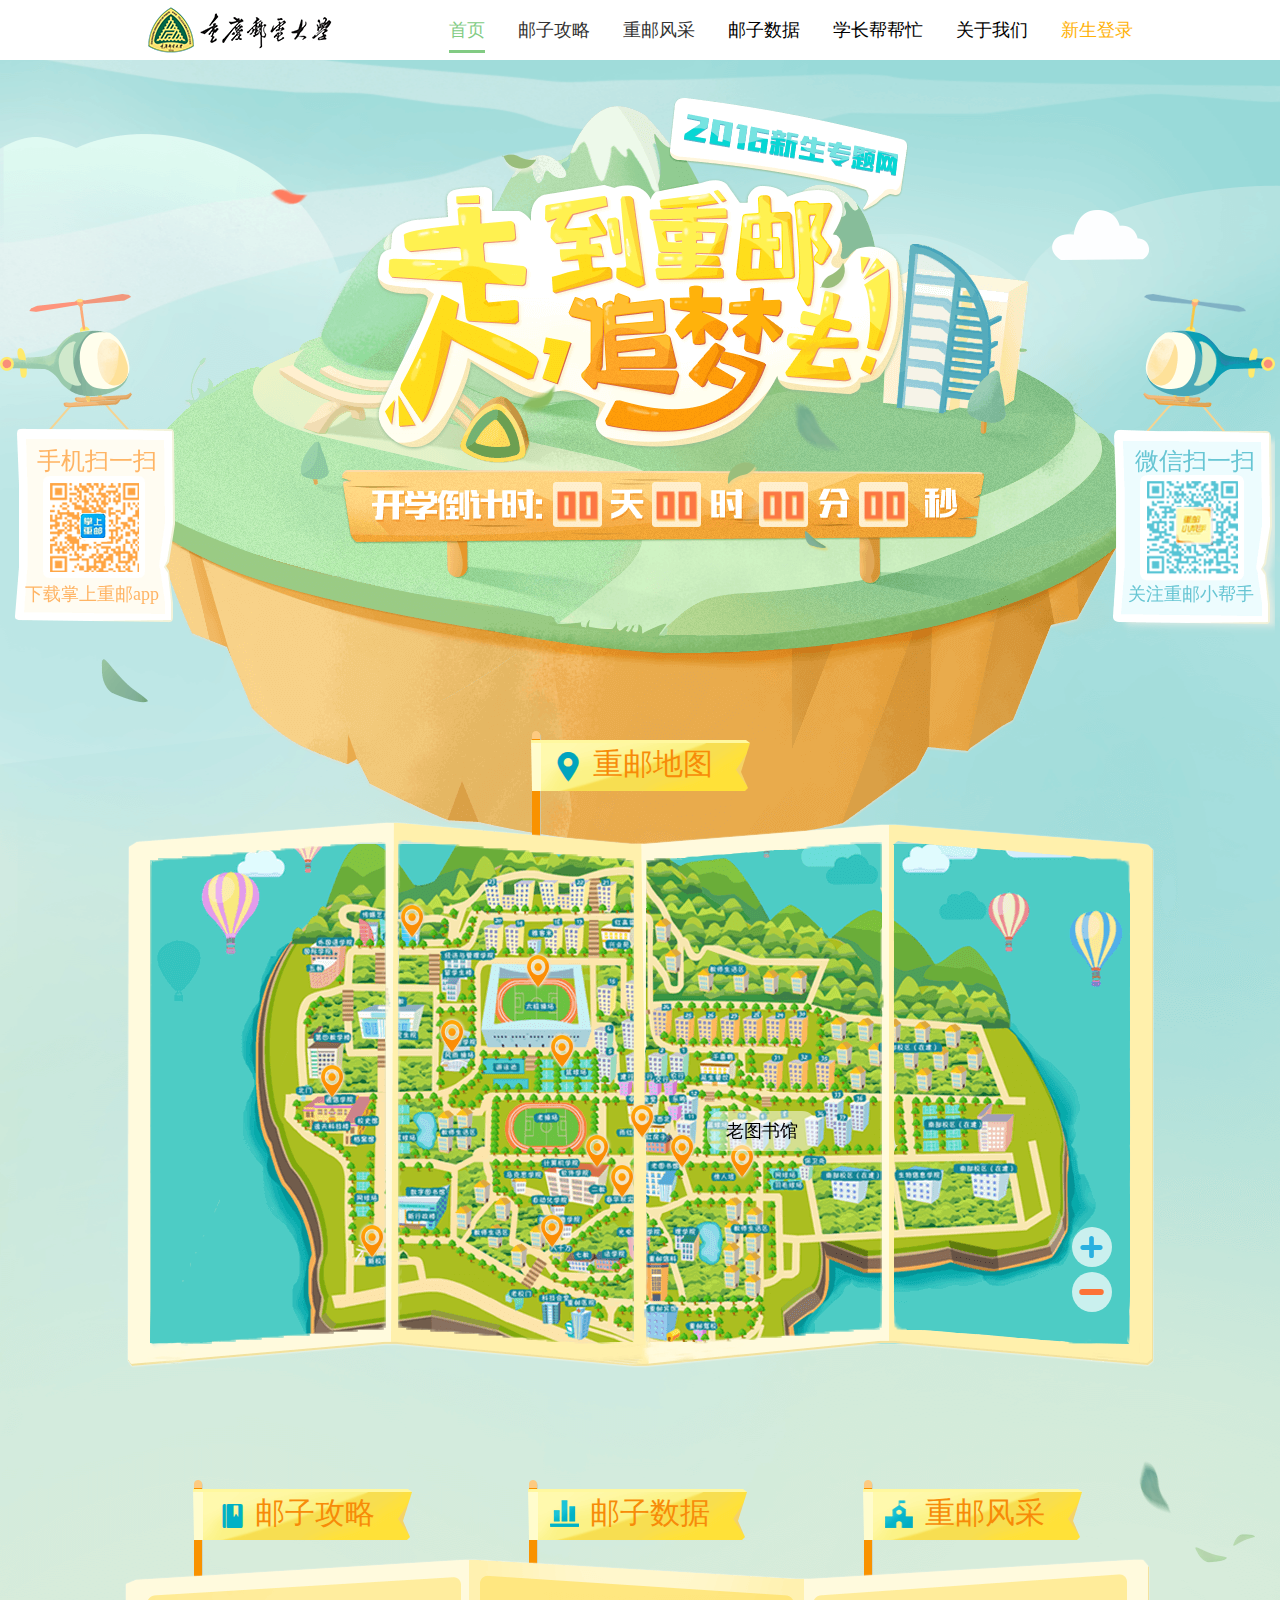
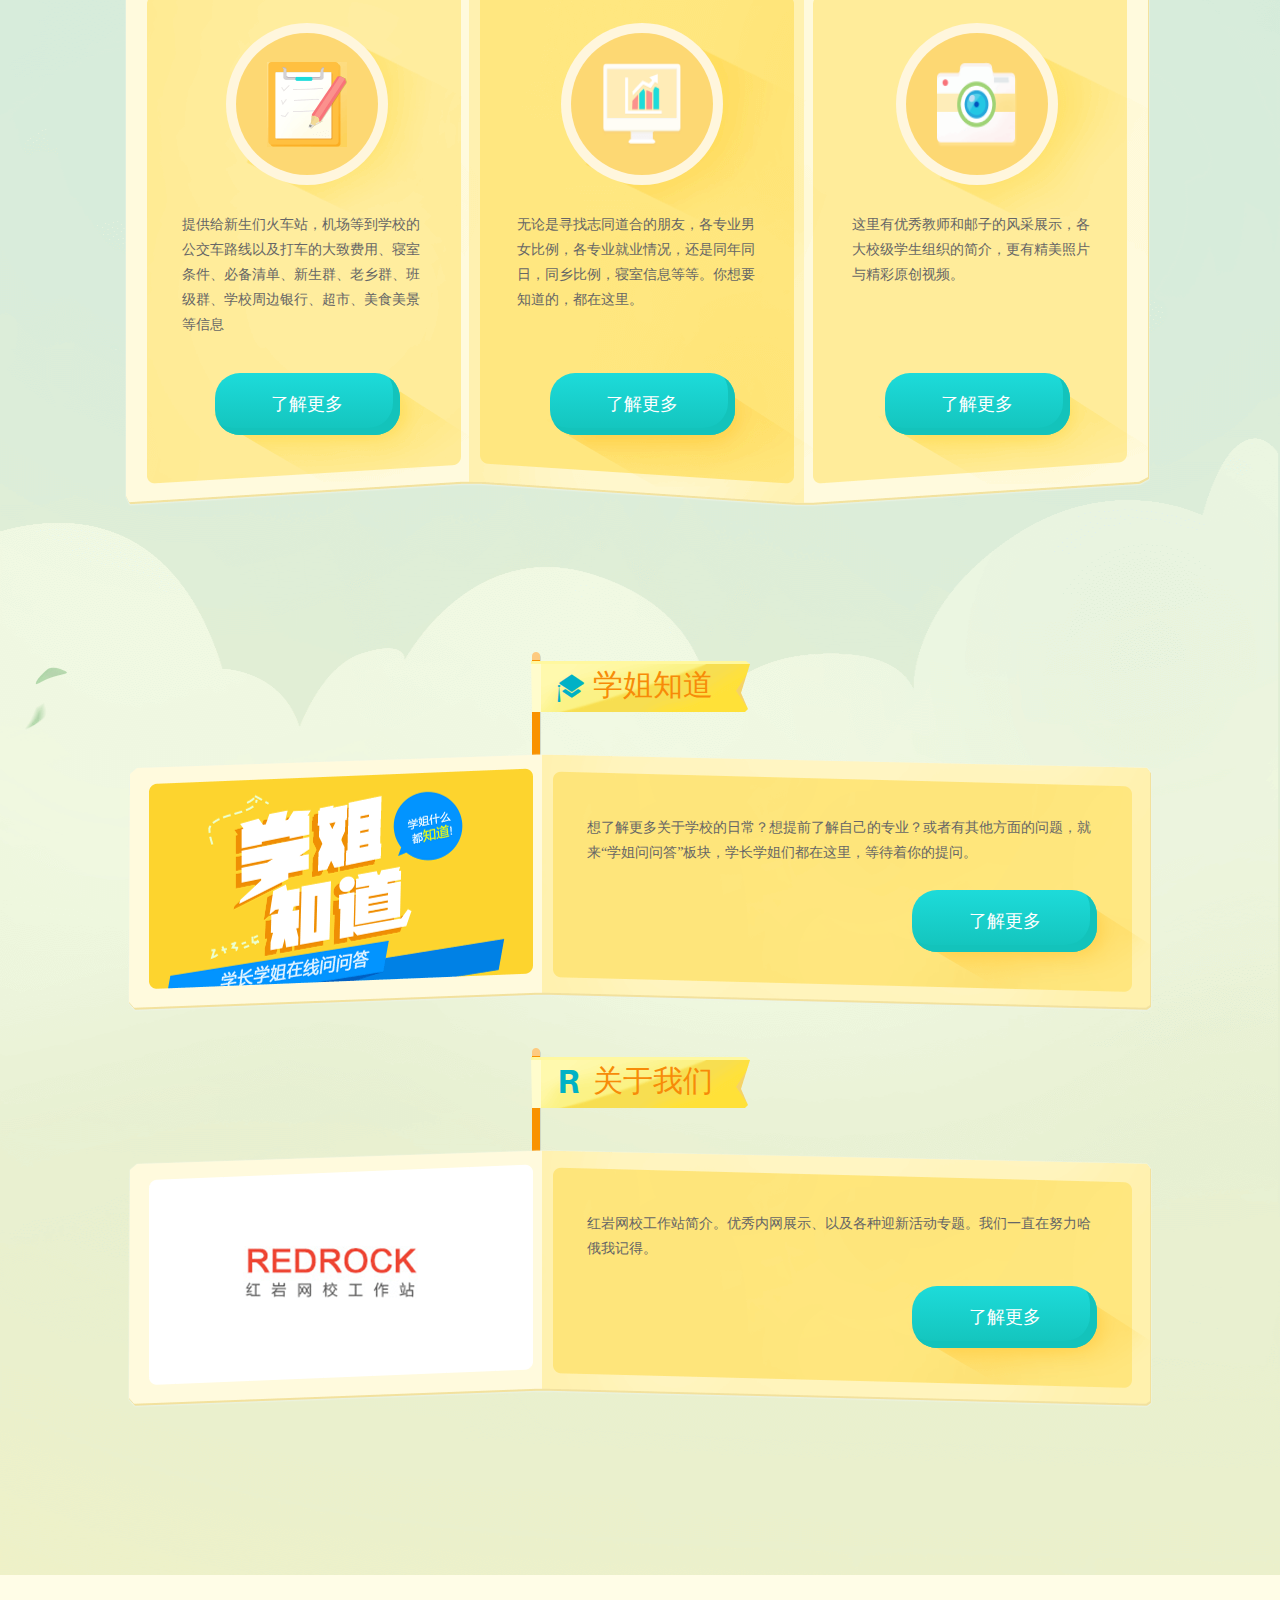
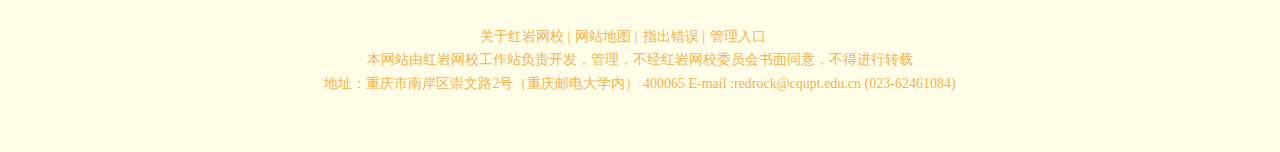
==== commit 8c65e9f1: "homePage nav (mod)" ====
--- a/html/homePage.html
+++ b/html/homePage.html
@@ -17,11 +17,11 @@
 			<img src="../image/cqupt-img.png" class="cqupt-img"><!-- 重邮校徽 -->
 			<img src="../image/cqupt.png" class="cqupt-write"><!-- 重邮文字 -->
 			<ul class="nav-bar">					<!-- 跳转到其他界面的导航栏 -->
-				<li class="hp">首页</li>
-				<li>邮子攻略</li>
-				<li>重邮风采</li>
+				<li class="hp"><a href="homePage.html">首页</a></li>
+				<li><a href="way.html">邮子攻略</a></li>
+				<li><a href="great.html">重邮风采</a></li>
 				<li>邮子数据</li>
-				<li>学姐知道</li>
+				<li>学长帮帮忙</li>
 				<li>关于我们</li>
 				<li class="new-s">新生登录</li>
 			</ul>
--- a/css/homePage.css
+++ b/css/homePage.css
@@ -12,6 +12,7 @@
 }
 a {
   text-decoration: none;
+  color: #333333;
 }
 .background {
   width: 100%;
@@ -34,6 +35,14 @@
   position: fixed;
   top: 0px;
   z-index: 30;
+  animation: nav_move 2s;
+  animation-iteration-count: 1;
+}
+@keyframes nav_move {
+  from {
+    top: -60px;
+    opacity: 0;
+  }
 }
 .nav {
   width: 985px;
@@ -67,12 +76,14 @@
   transition-duration: 0.7s;
 }
 .nav-bar li:hover {
-  transform: rotate(10deg);
+  transform: rotate(8deg);
 }
 .hp {
   height: 50px;
+  border-bottom: solid 3px #82cb83;
+}
+.hp a {
   color: #82cb83;
-  border-bottom: solid 3px #82cb83;
 }
 .new-s {
   color: #ffb208;
@@ -465,7 +476,6 @@
   cursor: default;
   z-index: 4;
   transition: top 0.5s, left 0.5s;
-  transition-timing-function: linear;
   -moz-user-select: none;
   -webkit-user-select: none;
   -ms-user-select: none;
--- a/icon/frist/iconfont.css
+++ b/icon/frist/iconfont.css
@@ -84,7 +84,9 @@
 
   float: left;
   font-size: 35px;
-  color: #00b1c6
+  color: #00b1c6;
+  position: relative;
+  top: 3px;
 }
 .iconfont-about{
   font-family:"iconfont" !important;
@@ -96,5 +98,5 @@
 
   float: left;
   font-size: 35px;
-  color: #00b1c6
+  color: #00b1c6;
 }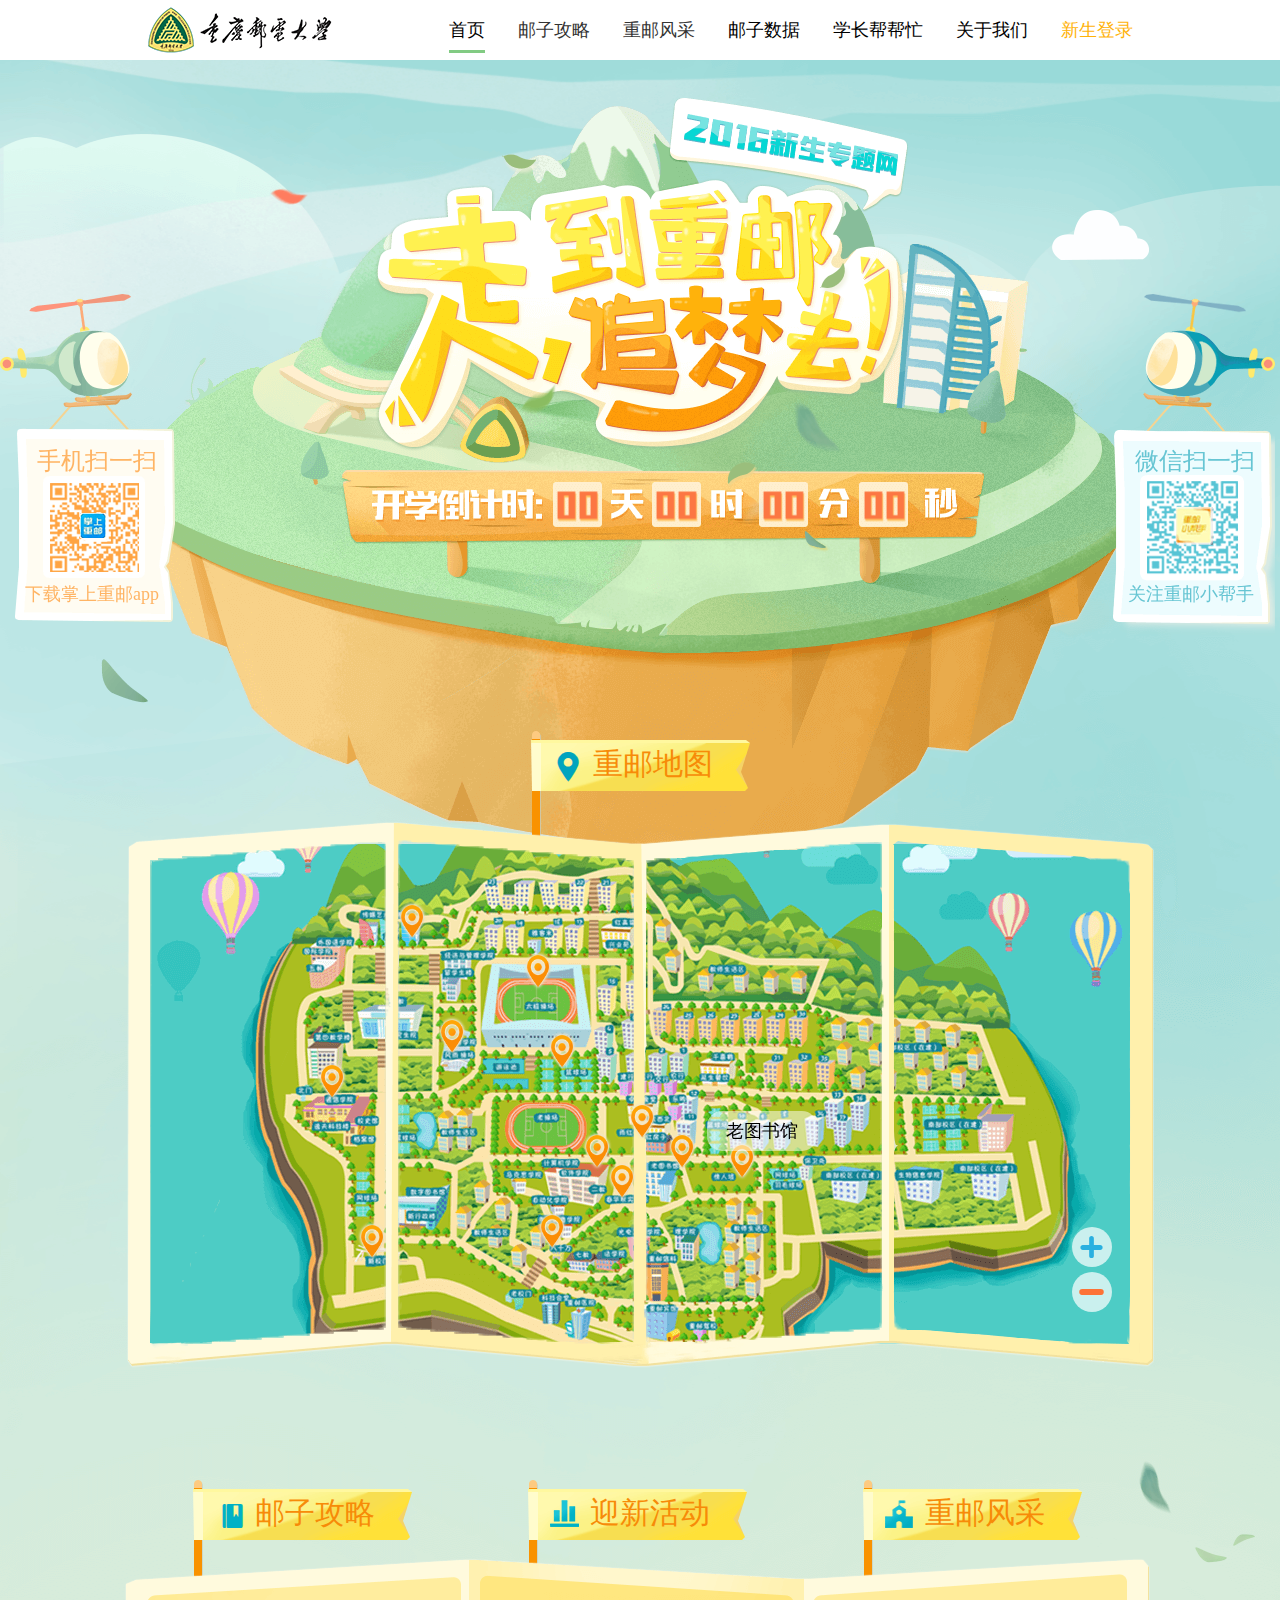
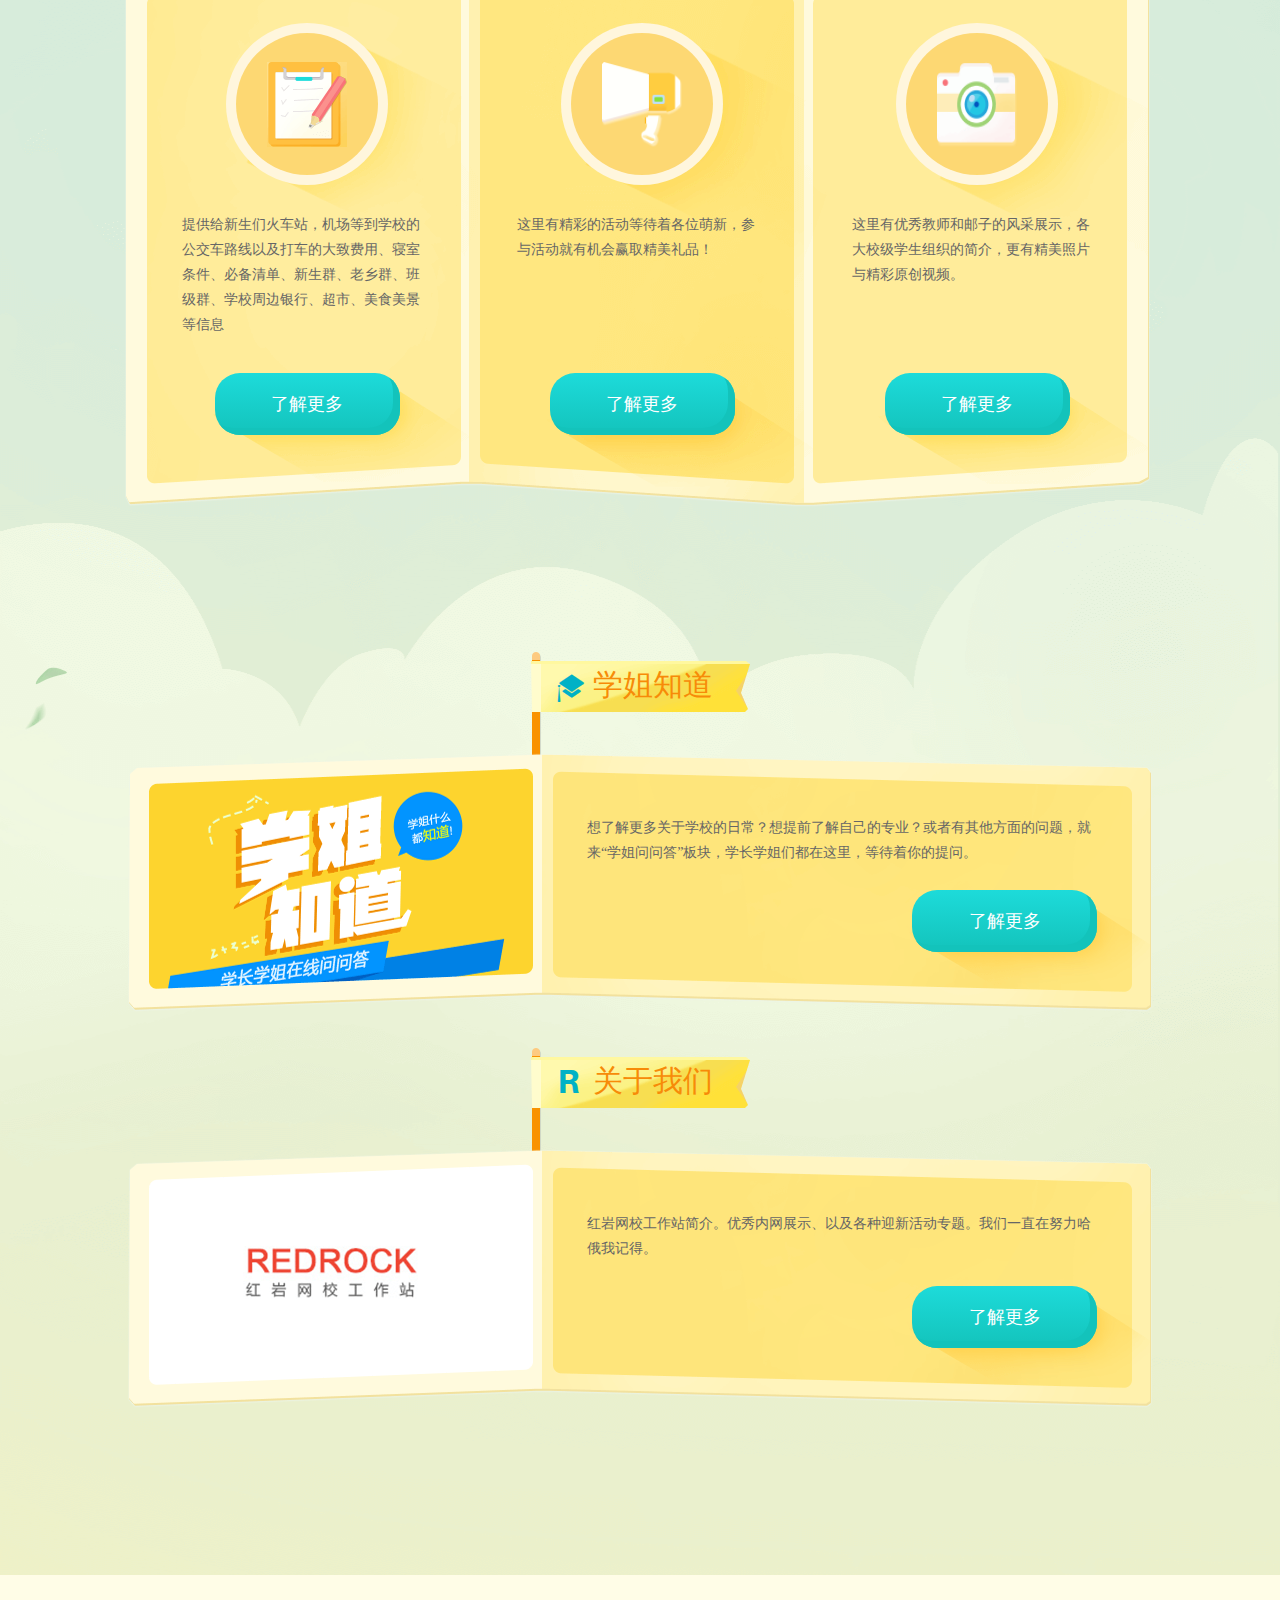
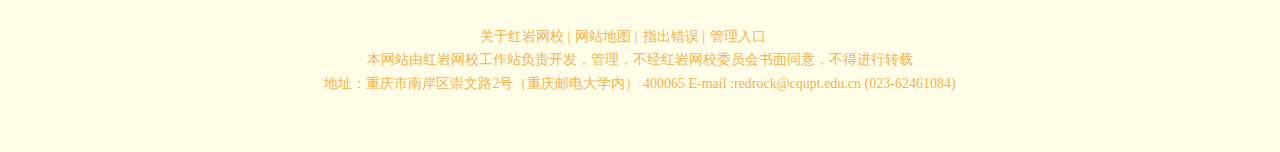
==== commit 27e6c574: "首页" ====
--- a/html/homePage.html
+++ b/html/homePage.html
@@ -17,9 +17,9 @@
 			<img src="../image/cqupt-img.png" class="cqupt-img"><!-- 重邮校徽 -->
 			<img src="../image/cqupt.png" class="cqupt-write"><!-- 重邮文字 -->
 			<ul class="nav-bar">					<!-- 跳转到其他界面的导航栏 -->
-				<li class="hp"><a href="homePage.html">首页</a></li>
-				<li><a href="way.html">邮子攻略</a></li>
-				<li><a href="great.html">重邮风采</a></li>
+				<li class="hp">首页</li>
+				<a href="way.html"><li>邮子攻略</li></a>
+				<a href="great.html"><li>重邮风采</li></a>
 				<li>邮子数据</li>
 				<li>学长帮帮忙</li>
 				<li>关于我们</li>
@@ -184,16 +184,16 @@
 				<img src="../image/title.png">
 				<div class="d-content">
 					<img src="../image/data.png" alt="" class="data-t">
-					<div class="data-t-write">邮子数据</div>
+					<div class="data-t-write">迎新活动</div>
 				</div>
 			</div>
 			<div class="data-datails">
 				<div class="db-circle">  <!-- 大圆 -->
 					<div class="ds-circle">		<!-- 小圆 -->
-						<img src="../image/computer.png" alt="" class="data-p">		<!-- 电脑的图 -->
-					</div>
-				</div>
-				<div class="data-write">无论是寻找志同道合的朋友，各专业男女比例，各专业就业情况，还是同年同日，同乡比例，寝室信息等等。你想要知道的，都在这里。</div>
+						<img src="../image/com.png" alt="" class="data-p">		<!-- 电脑的图 -->
+					</div>
+				</div>
+				<div class="data-write">这里有精彩的活动等待着各位萌新，参与活动就有机会赢取精美礼品！</div>
 				<div class="know-d">了解更多</div>
 			</div>
 		</div>
